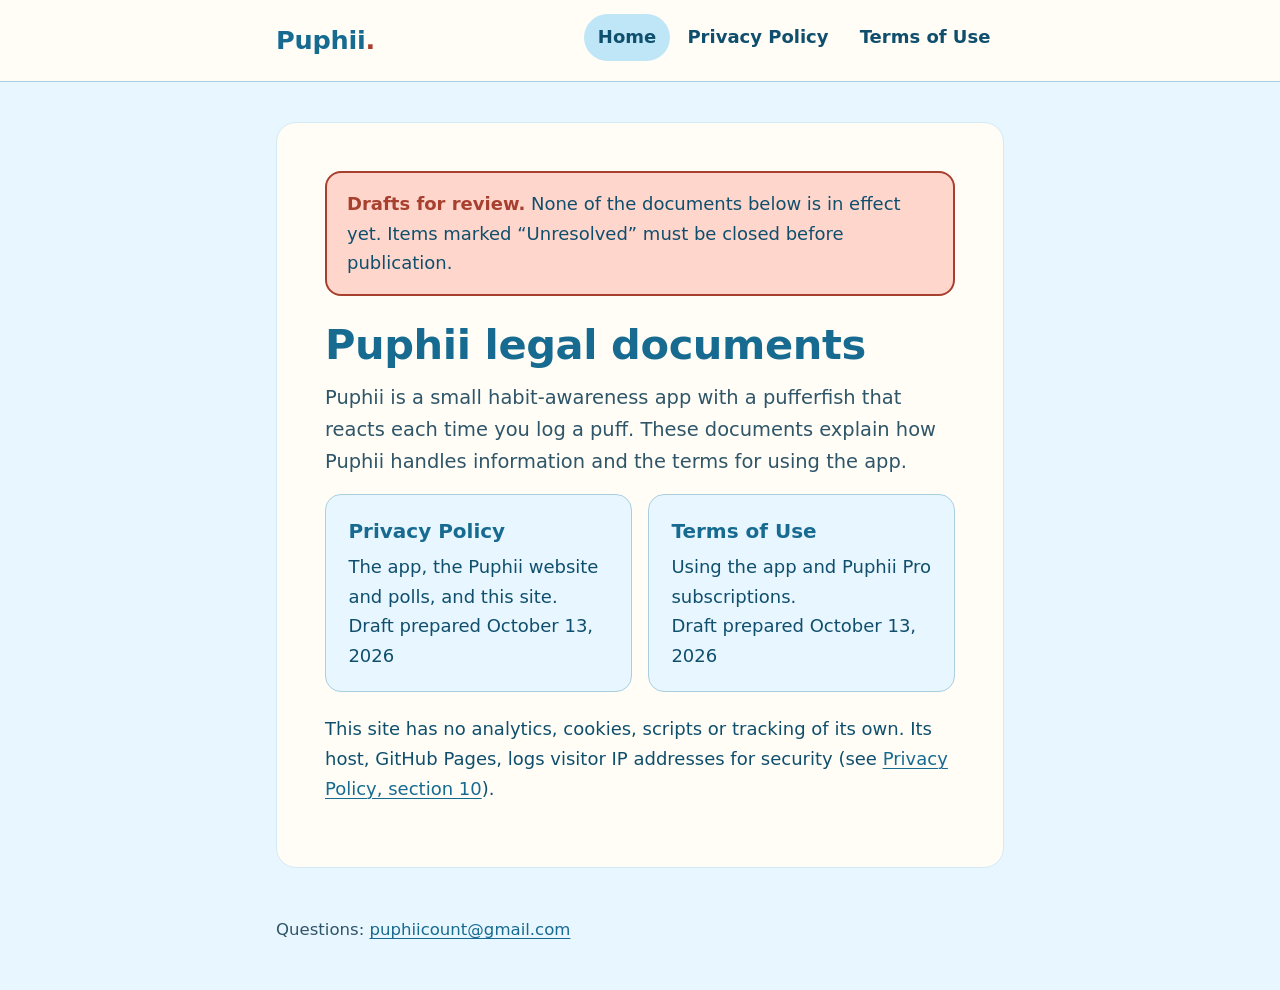
==== puphii/index.html @ e3e5cd48 "Add English-only Puphii Privacy Policy and Terms under /puphii/ Keep existing Quope pages at the rep" ====
<!doctype html>
<html lang="en">
<head>
  <meta charset="utf-8">
  <meta name="viewport" content="width=device-width, initial-scale=1">
  <meta http-equiv="Content-Security-Policy" content="default-src 'none'; style-src 'self'; img-src 'self'; base-uri 'none'; form-action 'none'">
  <meta name="referrer" content="no-referrer">
  <meta name="robots" content="noindex, nofollow" data-draft>
  <title>Legal | Puphii</title>
  <meta name="description" content="Puphii’s Privacy Policy and Terms of Use.">
  <meta name="theme-color" content="#E8F6FF">
  <link rel="stylesheet" href="assets/site.css">
</head>
<body>
  <a class="skip-link" href="#main">Skip to content</a>

  <header class="site-header">
    <div class="site-header__inner">
      <a class="wordmark" href="./">Puphii<span>.</span></a>
      <nav class="site-nav" aria-label="Legal documents">
        <ul>
          <li><a href="./" aria-current="page">Home</a></li>
          <li><a href="privacy/">Privacy Policy</a></li>
          <li><a href="terms/">Terms of Use</a></li>
        </ul>
      </nav>
    </div>
  </header>

  <main id="main">
    <div class="document">
      <div class="draft-banner" role="note" data-draft>
        <p><strong>Drafts for review.</strong> None of the documents below is in effect yet. Items marked “Unresolved” must be closed before publication.</p>
      </div>

      <h1>Puphii legal documents</h1>
      <p class="lede">Puphii is a small habit-awareness app with a pufferfish that reacts each time you log a puff. These documents explain how Puphii handles information and the terms for using the app.</p>

      <ul class="doc-links">
        <li>
          <a href="privacy/">
            <strong>Privacy Policy</strong>
            The app, the Puphii website and polls, and this site.
            <br><span data-draft>Draft prepared October 13, 2026</span>
          </a>
        </li>
        <li>
          <a href="terms/">
            <strong>Terms of Use</strong>
            Using the app and Puphii Pro subscriptions.
            <br><span data-draft>Draft prepared October 13, 2026</span>
          </a>
        </li>
      </ul>

      <p>This site has no analytics, cookies, scripts or tracking of its own. Its host, GitHub Pages, logs visitor IP addresses for security (see <a href="privacy/#legal-site">Privacy Policy, section 10</a>).</p>
    </div>
  </main>

  <footer class="site-footer">
    <p>Questions: <a href="mailto:puphiicount@gmail.com">puphiicount@gmail.com</a></p>
  </footer>
</body>
</html>
---- puphii/assets/site.css ----
/*
 * Puphii legal documents. One stylesheet, no external fonts, scripts or images.
 * Colors are the app's approved palette. Text pairs meet WCAG AA:
 * --ink #0F4F6D on cream 8.7:1, --ocean #176B91 on cream 5.8:1, --ink on peach 6.7:1.
 */

:root {
  color-scheme: light;
  --sky: #e8f6ff;
  --ocean-light: #bfe6f7;
  --seafoam: #a8dccc;
  --ocean: #176b91;
  --ink: #0f4f6d;
  --muted: #2f5568;
  --coral: #ffb7a7;
  --coral-ink: #a8402f;
  --peach: #ffd6cc;
  --cream: #fffdf6;
  --border: #d3eaf5;
  --border-strong: #a9cfe1;

  --font-body: system-ui, -apple-system, "Segoe UI", Roboto, "Hiragino Sans", "Noto Sans JP", "Helvetica Neue", Arial, sans-serif;
  --font-display: ui-rounded, "SF Pro Rounded", system-ui, -apple-system, "Segoe UI", Roboto, "Hiragino Maru Gothic ProN", sans-serif;

  --measure: 44rem;
  --radius: 1.25rem;
}

*,
*::before,
*::after {
  box-sizing: border-box;
}

html {
  -webkit-text-size-adjust: 100%;
  text-size-adjust: 100%;
}

body {
  margin: 0;
  background: var(--sky);
  color: var(--ink);
  font-family: var(--font-body);
  font-size: clamp(1rem, 0.95rem + 0.25vw, 1.125rem);
  line-height: 1.65;
}

.skip-link {
  position: absolute;
  left: 1rem;
  top: -4rem;
  padding: 0.6rem 1rem;
  border-radius: 0.75rem;
  background: var(--ink);
  color: var(--cream);
  font-weight: 600;
  z-index: 10;
}

.skip-link:focus {
  top: 1rem;
}

a {
  color: var(--ocean);
  text-decoration-thickness: 0.08em;
  text-underline-offset: 0.18em;
}

a:hover {
  color: var(--ink);
}

:focus-visible {
  outline: 3px solid var(--coral-ink);
  outline-offset: 3px;
  border-radius: 0.25rem;
}

.visually-hidden {
  position: absolute;
  width: 1px;
  height: 1px;
  margin: -1px;
  padding: 0;
  overflow: hidden;
  clip: rect(0 0 0 0);
  white-space: nowrap;
  border: 0;
}

/* Header */

.site-header {
  border-bottom: 1px solid var(--border-strong);
  background: var(--cream);
}

.site-header__inner {
  max-width: calc(var(--measure) + 4rem);
  margin: 0 auto;
  padding: 0.85rem 1.25rem;
  display: flex;
  flex-wrap: wrap;
  align-items: center;
  justify-content: space-between;
  gap: 0.5rem 1.5rem;
}

.wordmark {
  font-family: var(--font-display);
  font-size: 1.6rem;
  font-weight: 800;
  letter-spacing: -0.01em;
  color: var(--ocean);
  text-decoration: none;
}

.wordmark span {
  color: var(--coral-ink);
}

.site-nav ul {
  list-style: none;
  margin: 0;
  padding: 0;
  display: flex;
  flex-wrap: wrap;
  gap: 0.25rem;
}

.site-nav a {
  display: inline-block;
  min-height: 44px;
  padding: 0.55rem 0.85rem;
  border-radius: 999px;
  color: var(--ink);
  font-weight: 600;
  text-decoration: none;
}

.site-nav a:hover {
  background: var(--sky);
}

.site-nav a[aria-current="page"] {
  background: var(--ocean-light);
}

/* Main column */

main {
  max-width: calc(var(--measure) + 4rem);
  margin: 0 auto;
  padding: clamp(1.25rem, 4vw, 2.5rem) 1.25rem 3rem;
}

.document {
  background: var(--cream);
  border: 1px solid var(--border);
  border-radius: var(--radius);
  padding: clamp(1.25rem, 5vw, 3rem);
}

h1,
h2,
h3 {
  font-family: var(--font-display);
  color: var(--ocean);
  line-height: 1.2;
  letter-spacing: -0.01em;
}

h1 {
  font-size: clamp(1.9rem, 1.5rem + 2vw, 2.6rem);
  margin: 0 0 0.75rem;
}

h2 {
  font-size: clamp(1.3rem, 1.15rem + 0.8vw, 1.6rem);
  margin: 2.5rem 0 0.75rem;
  padding-top: 1.25rem;
  border-top: 1px solid var(--border);
  scroll-margin-top: 1rem;
}

h3 {
  font-size: clamp(1.1rem, 1.02rem + 0.4vw, 1.25rem);
  margin: 1.75rem 0 0.5rem;
  color: var(--ink);
  scroll-margin-top: 1rem;
}

p,
ul,
ol {
  margin: 0 0 1rem;
}

li {
  margin-bottom: 0.4rem;
}

.lede {
  font-size: 1.08em;
  color: var(--muted);
}

.lang-note {
  font-weight: 600;
}

/* Revision block */

.revision {
  display: grid;
  gap: 0.25rem 1.5rem;
  grid-template-columns: max-content 1fr;
  margin: 1.25rem 0 1.5rem;
  padding: 1rem 1.25rem;
  border-radius: 1rem;
  background: var(--sky);
  border: 1px solid var(--border-strong);
  font-size: 0.95em;
}

.revision dt {
  font-weight: 700;
}

.revision dd {
  margin: 0;
}

@media (max-width: 30rem) {
  .revision {
    grid-template-columns: 1fr;
  }
  .revision dd {
    margin-bottom: 0.5rem;
  }
}

/* Draft status. Everything below is removed before publication. */

.draft-banner {
  margin: 0 0 1.5rem;
  padding: 1rem 1.25rem;
  border-radius: 1rem;
  background: var(--peach);
  border: 2px solid var(--coral-ink);
  color: var(--ink);
}

.draft-banner strong {
  color: var(--coral-ink);
}

.draft-banner p:last-child {
  margin-bottom: 0;
}

.unresolved {
  background: var(--peach);
  color: var(--ink);
  border-left: 4px solid var(--coral-ink);
  border-radius: 0.5rem;
  padding: 0.6rem 0.9rem;
}

p.unresolved,
div.unresolved {
  margin: 0 0 1rem;
}

span.unresolved {
  display: inline;
  padding: 0.1rem 0.4rem;
  border-left-width: 3px;
  -webkit-box-decoration-break: clone;
  box-decoration-break: clone;
}

.unresolved strong:first-child {
  color: var(--coral-ink);
}

/* Contents */

.toc {
  margin: 1.5rem 0 0;
  padding: 1rem 1.25rem;
  border: 1px solid var(--border);
  border-radius: 1rem;
  background: var(--cream);
}

.toc h2 {
  margin: 0 0 0.5rem;
  padding: 0;
  border: 0;
  font-size: 1.1rem;
}

.toc ol {
  margin: 0;
  padding-left: 1.4rem;
  columns: 2 16rem;
  column-gap: 2rem;
}

.toc li {
  break-inside: avoid;
}

/* Summary cards and tables */

.at-a-glance {
  padding: 1rem 1.25rem;
  border-radius: 1rem;
  background: var(--sky);
  border: 1px solid var(--border-strong);
}

.at-a-glance ul {
  margin-bottom: 0;
}

.table-wrap {
  overflow-x: auto;
  margin: 0 0 1.25rem;
}

table {
  width: 100%;
  border-collapse: collapse;
  font-size: 0.95em;
}

th,
td {
  text-align: left;
  vertical-align: top;
  padding: 0.6rem 0.75rem;
  border-bottom: 1px solid var(--border);
}

th {
  background: var(--sky);
  color: var(--ink);
}

/* Index page */

.doc-links {
  list-style: none;
  padding: 0;
  display: grid;
  gap: 1rem;
  grid-template-columns: repeat(auto-fit, minmax(15rem, 1fr));
}

.doc-links a {
  display: block;
  height: 100%;
  padding: 1.25rem 1.4rem;
  border-radius: 1rem;
  border: 1px solid var(--border-strong);
  background: var(--sky);
  color: var(--ink);
  text-decoration: none;
}

.doc-links a:hover {
  border-color: var(--ocean);
  background: var(--ocean-light);
}

.doc-links strong {
  display: block;
  font-family: var(--font-display);
  font-size: 1.25rem;
  color: var(--ocean);
  margin-bottom: 0.25rem;
}

.back-to-top {
  margin-top: 2.5rem;
  font-size: 0.95em;
}

/* Footer */

.site-footer {
  max-width: calc(var(--measure) + 4rem);
  margin: 0 auto;
  padding: 0 1.25rem 2.5rem;
  color: var(--muted);
  font-size: 0.92em;
}

.site-footer p {
  margin: 0 0 0.4rem;
}

@media print {
  body {
    background: #fff;
  }
  .site-nav,
  .skip-link,
  .back-to-top {
    display: none;
  }
  .document {
    border: 0;
    padding: 0;
  }
  a {
    color: inherit;
  }
}
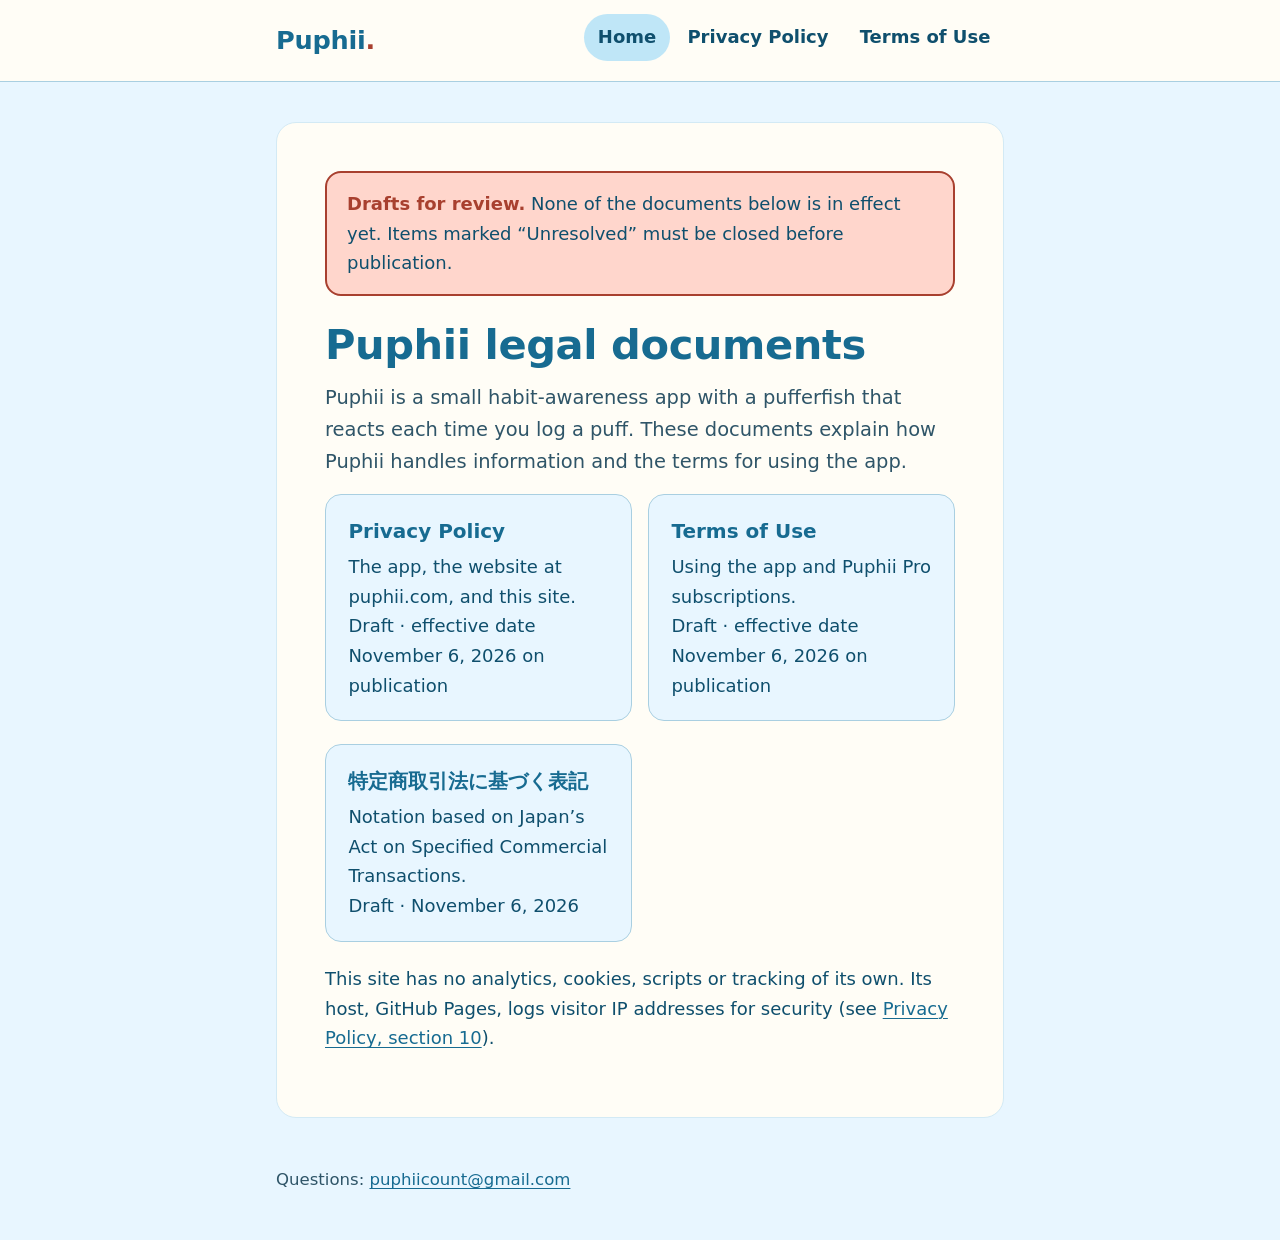
==== commit 7b5ac4ea: "Fill Puphii operator identity, website (puphii.com/Canva), 18+, and tokushoho Close open Q1–Q3, Q10 " ====
--- a/puphii/index.html
+++ b/puphii/index.html
@@ -40,15 +40,22 @@
         <li>
           <a href="privacy/">
             <strong>Privacy Policy</strong>
-            The app, the Puphii website and polls, and this site.
-            <br><span data-draft>Draft prepared October 13, 2026</span>
+            The app, the website at puphii.com, and this site.
+            <br><span data-draft>Draft · effective date November 6, 2026 on publication</span>
           </a>
         </li>
         <li>
           <a href="terms/">
             <strong>Terms of Use</strong>
             Using the app and Puphii Pro subscriptions.
-            <br><span data-draft>Draft prepared October 13, 2026</span>
+            <br><span data-draft>Draft · effective date November 6, 2026 on publication</span>
+          </a>
+        </li>
+        <li>
+          <a href="tokushoho.html">
+            <strong>特定商取引法に基づく表記</strong>
+            Notation based on Japan’s Act on Specified Commercial Transactions.
+            <br><span data-draft>Draft · November 6, 2026</span>
           </a>
         </li>
       </ul>
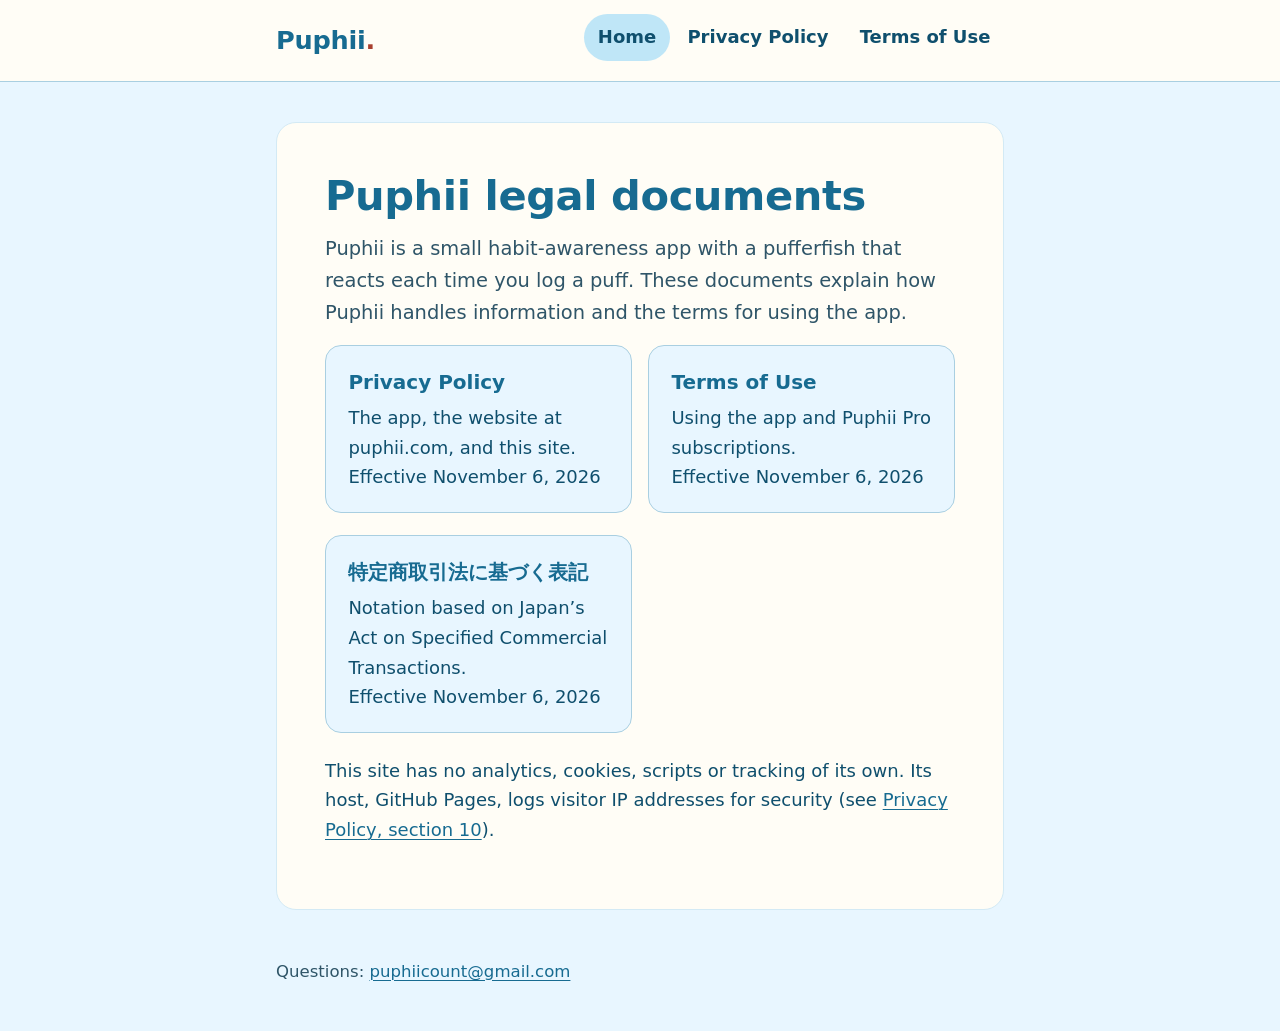
==== commit 265cc68d: "Publish approved Puphii Privacy Policy and Terms of Use Apply Claude-reviewed Q8/Q11/Q12/Q14/Q16 edi" ====
--- a/puphii/index.html
+++ b/puphii/index.html
@@ -5,7 +5,6 @@
   <meta name="viewport" content="width=device-width, initial-scale=1">
   <meta http-equiv="Content-Security-Policy" content="default-src 'none'; style-src 'self'; img-src 'self'; base-uri 'none'; form-action 'none'">
   <meta name="referrer" content="no-referrer">
-  <meta name="robots" content="noindex, nofollow" data-draft>
   <title>Legal | Puphii</title>
   <meta name="description" content="Puphii’s Privacy Policy and Terms of Use.">
   <meta name="theme-color" content="#E8F6FF">
@@ -29,9 +28,6 @@
 
   <main id="main">
     <div class="document">
-      <div class="draft-banner" role="note" data-draft>
-        <p><strong>Drafts for review.</strong> None of the documents below is in effect yet. Items marked “Unresolved” must be closed before publication.</p>
-      </div>
 
       <h1>Puphii legal documents</h1>
       <p class="lede">Puphii is a small habit-awareness app with a pufferfish that reacts each time you log a puff. These documents explain how Puphii handles information and the terms for using the app.</p>
@@ -41,21 +37,21 @@
           <a href="privacy/">
             <strong>Privacy Policy</strong>
             The app, the website at puphii.com, and this site.
-            <br><span data-draft>Draft · effective date November 6, 2026 on publication</span>
+            <br><span>Effective <time datetime="2026-11-06">November 6, 2026</time></span>
           </a>
         </li>
         <li>
           <a href="terms/">
             <strong>Terms of Use</strong>
             Using the app and Puphii Pro subscriptions.
-            <br><span data-draft>Draft · effective date November 6, 2026 on publication</span>
+            <br><span>Effective <time datetime="2026-11-06">November 6, 2026</time></span>
           </a>
         </li>
         <li>
           <a href="tokushoho.html">
             <strong>特定商取引法に基づく表記</strong>
             Notation based on Japan’s Act on Specified Commercial Transactions.
-            <br><span data-draft>Draft · November 6, 2026</span>
+            <br><span>Effective <time datetime="2026-11-06">November 6, 2026</time></span>
           </a>
         </li>
       </ul>
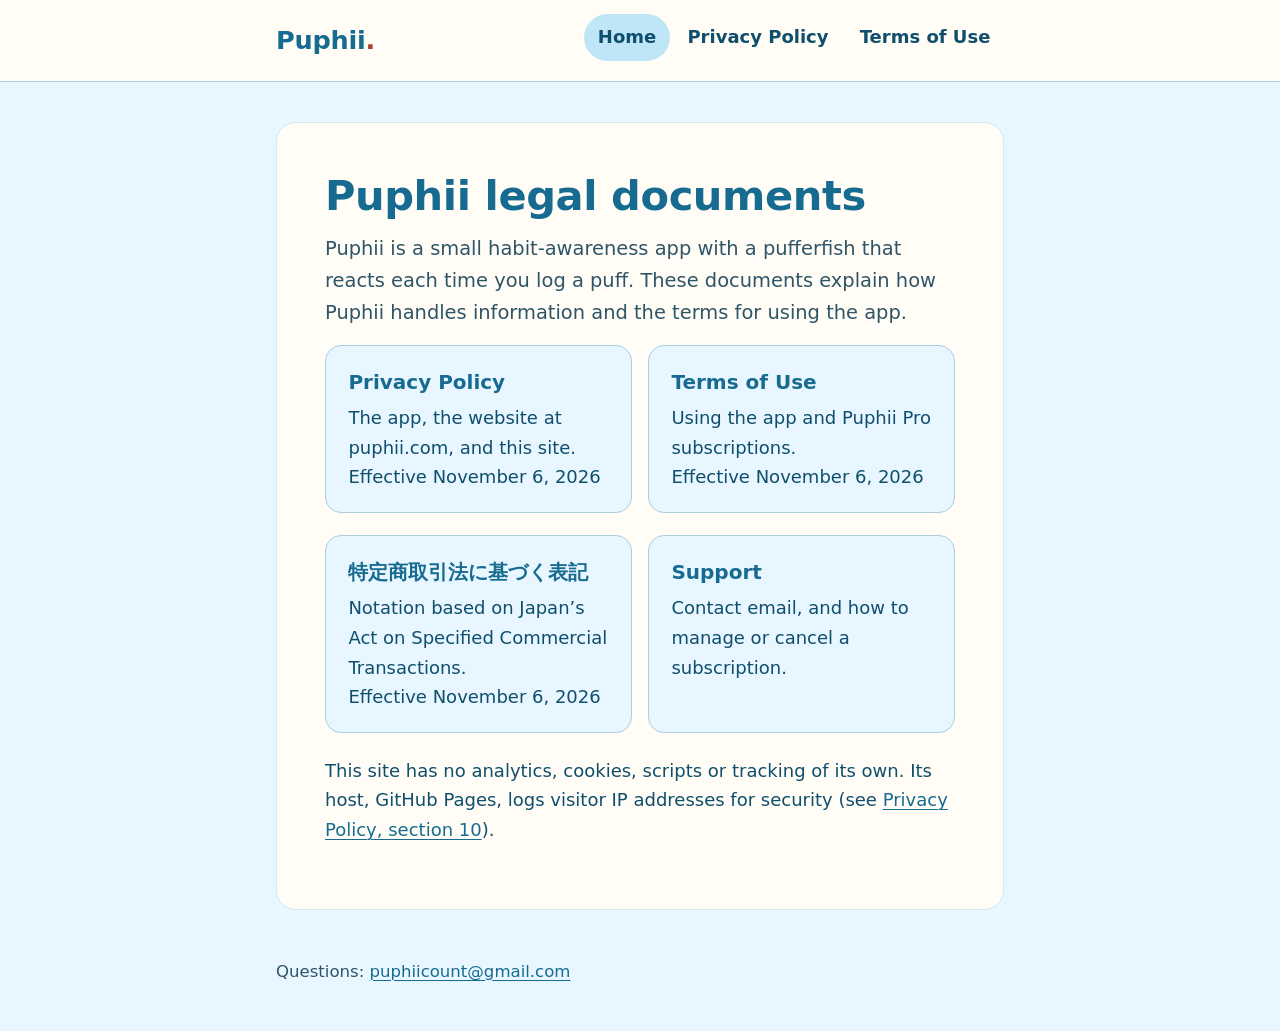
==== commit 26b4a8e7: "Add Puphii support page and clearer Manage Subscription / cancel path Publish support.html for App S" ====
--- a/puphii/index.html
+++ b/puphii/index.html
@@ -54,6 +54,12 @@
             <br><span>Effective <time datetime="2026-11-06">November 6, 2026</time></span>
           </a>
         </li>
+        <li>
+          <a href="support.html">
+            <strong>Support</strong>
+            Contact email, and how to manage or cancel a subscription.
+          </a>
+        </li>
       </ul>
 
       <p>This site has no analytics, cookies, scripts or tracking of its own. Its host, GitHub Pages, logs visitor IP addresses for security (see <a href="privacy/#legal-site">Privacy Policy, section 10</a>).</p>
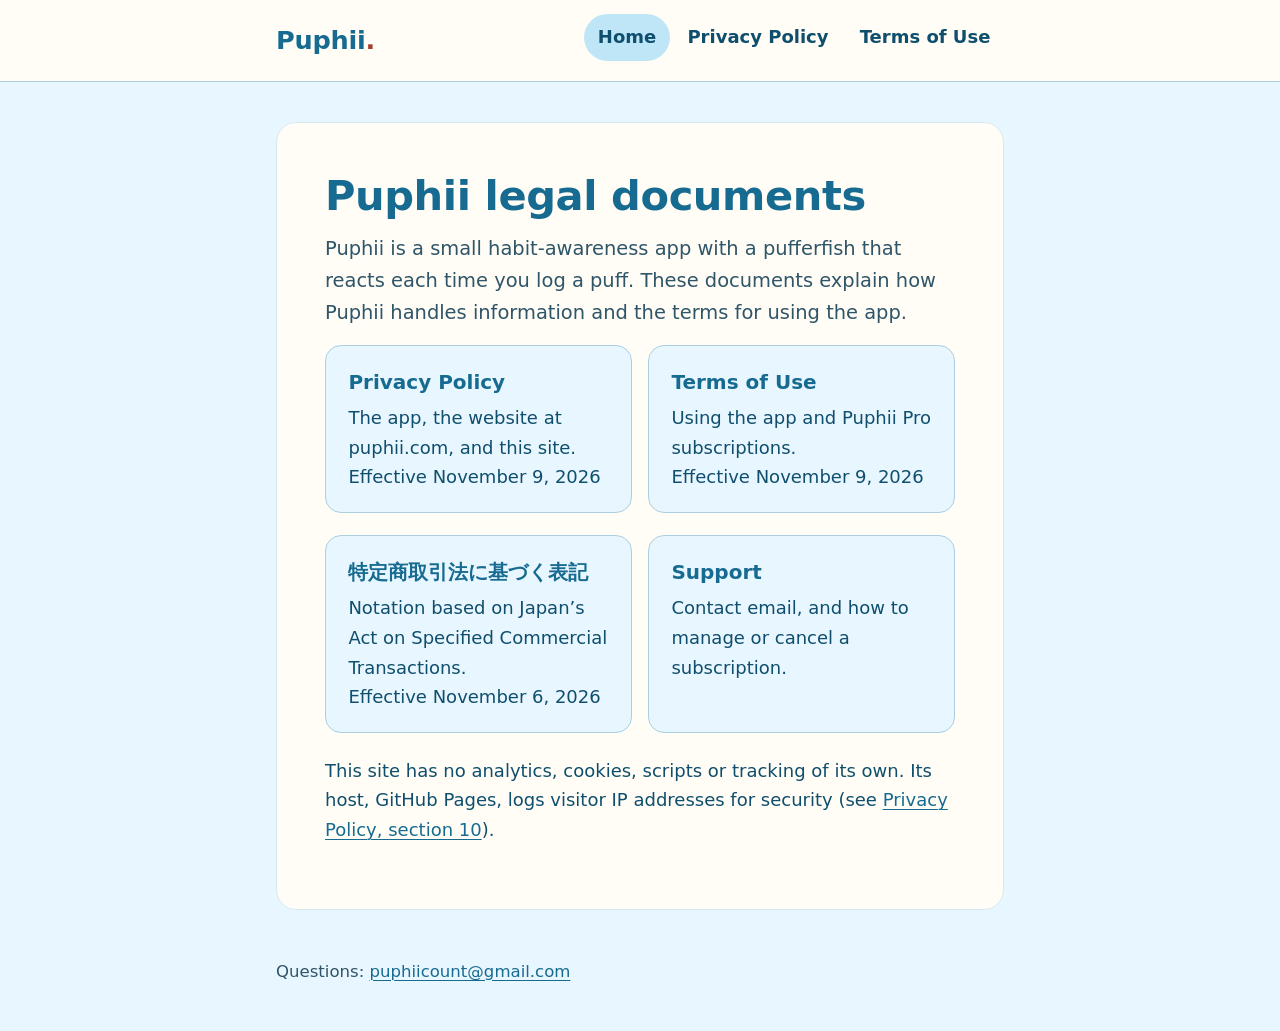
==== commit 377865aa: "Publish Puphii legal updates for current app age gate and data inventory. Effective 9 November 2026:" ====
--- a/puphii/index.html
+++ b/puphii/index.html
@@ -37,14 +37,14 @@
           <a href="privacy/">
             <strong>Privacy Policy</strong>
             The app, the website at puphii.com, and this site.
-            <br><span>Effective <time datetime="2026-11-06">November 6, 2026</time></span>
+            <br><span>Effective <time datetime="2026-11-09">November 9, 2026</time></span>
           </a>
         </li>
         <li>
           <a href="terms/">
             <strong>Terms of Use</strong>
             Using the app and Puphii Pro subscriptions.
-            <br><span>Effective <time datetime="2026-11-06">November 6, 2026</time></span>
+            <br><span>Effective <time datetime="2026-11-09">November 9, 2026</time></span>
           </a>
         </li>
         <li>
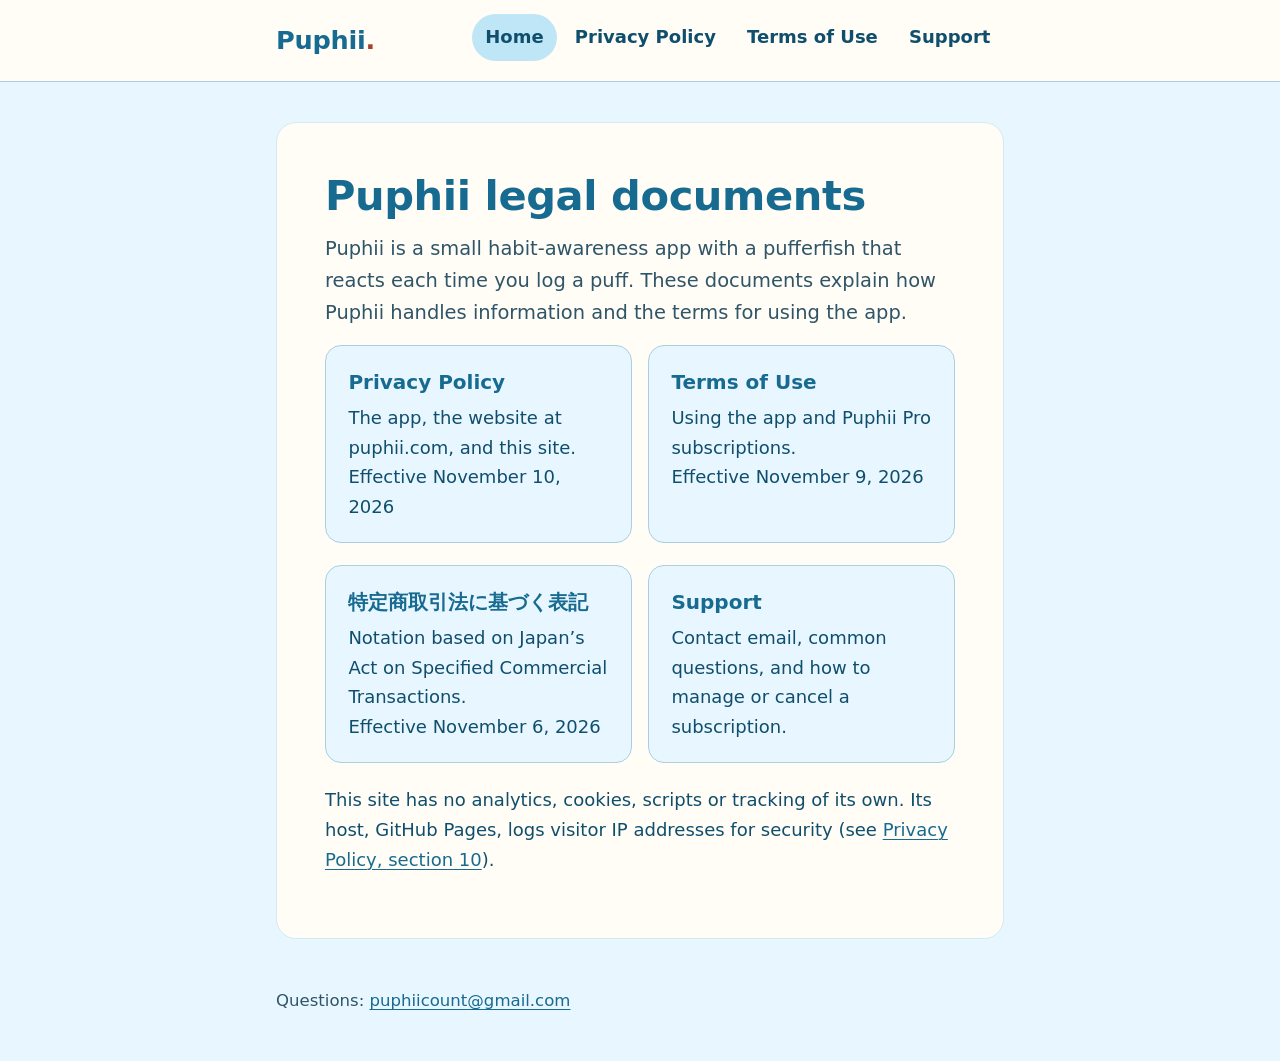
==== commit 5b8cf470: "Expand Puphii Customer Support page to match Quope FAQ style. Contact box, common questions, and Sup" ====
--- a/puphii/index.html
+++ b/puphii/index.html
@@ -21,6 +21,7 @@
           <li><a href="./" aria-current="page">Home</a></li>
           <li><a href="privacy/">Privacy Policy</a></li>
           <li><a href="terms/">Terms of Use</a></li>
+          <li><a href="support.html">Support</a></li>
         </ul>
       </nav>
     </div>
@@ -37,7 +38,7 @@
           <a href="privacy/">
             <strong>Privacy Policy</strong>
             The app, the website at puphii.com, and this site.
-            <br><span>Effective <time datetime="2026-11-09">November 9, 2026</time></span>
+            <br><span>Effective <time datetime="2026-11-10">November 10, 2026</time></span>
           </a>
         </li>
         <li>
@@ -57,7 +58,7 @@
         <li>
           <a href="support.html">
             <strong>Support</strong>
-            Contact email, and how to manage or cancel a subscription.
+            Contact email, common questions, and how to manage or cancel a subscription.
           </a>
         </li>
       </ul>
--- a/puphii/assets/site.css
+++ b/puphii/assets/site.css
@@ -207,6 +207,21 @@
   color: var(--muted);
 }
 
+/* Support page contact callout (same role as Quope’s dashed contact box). */
+.contact-box {
+  margin: 1.25rem 0 1.75rem;
+  padding: 1.15rem 1.35rem;
+  border-radius: var(--radius);
+  background: var(--cream);
+  border: 1.5px dashed var(--border-strong);
+  color: var(--ink);
+}
+
+.contact-box a {
+  font-weight: 700;
+  font-size: 1.05em;
+}
+
 .lang-note {
   font-weight: 600;
 }
